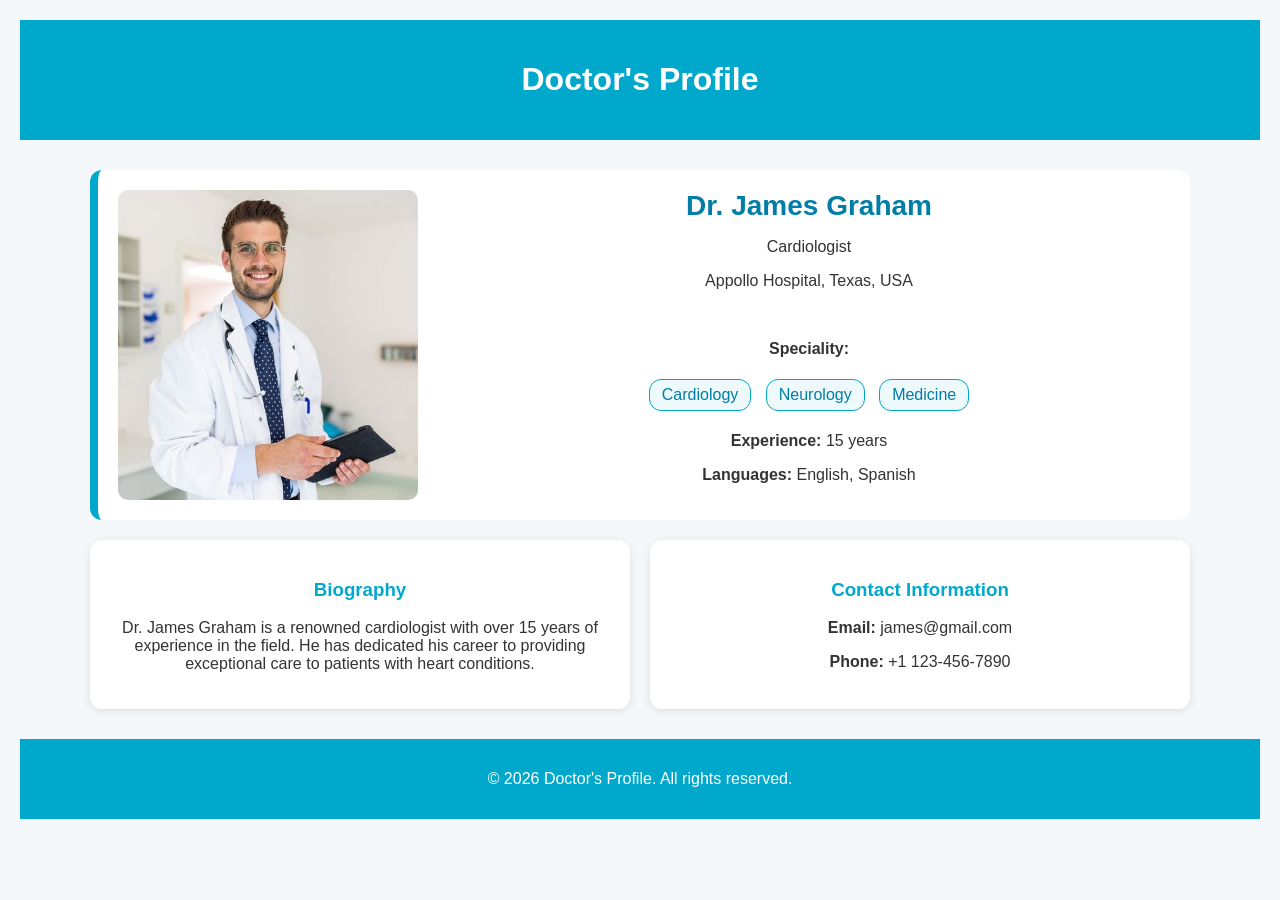
==== index.html @ eda5f08b "Initiail commit" ====
<!DOCTYPE html>
<html lang="en">
<head>
  <meta charset="UTF-8">
  <meta name="viewport" content="width=device-width, initial-scale=1.0">
  <title>Doctor Profile W1</title>
  <link rel="stylesheet" href="style.css">
</head>
<body>
  <header>
    <h1>Doctor's Profile</h1>
  </header>

  <main>
    <section class="profile">
      <img src="Dr.jpg" alt="Doctor's Profile Picture" width="300">

      <article class="info">
        <h2> Dr. James Graham</h2>
        <p>Cardiologist</p>
        <p>Appollo Hospital, Texas, USA</p>
        <br>
        <div>
          <p><strong>Speciality:</strong></p>
          <span class="span">Cardiology</span>
          <span class="span">Neurology</span>
          <span class="span">Medicine</span>
        </div>
        <p><strong>Experience:</strong> 15 years</p>
        <p><strong>Languages:</strong> English, Spanish</p>
      </article>
    </section>

    <section class="bottom">
    <section class="biography">
      <h3>Biography</h3>
      <p>Dr. James Graham is a renowned cardiologist with over 15 years of experience in the field. He has dedicated his career to providing exceptional care to patients with heart conditions.</p>
    </section>

    <section class="contact">
      <h3>Contact Information</h3>
      <p><strong>Email:</strong> james@gmail.com</p>
      <p><strong>Phone:</strong> +1 123-456-7890</p>
    </section>
  </section>
  </main>
  
  <footer>
  <p>&copy; 2026 Doctor's Profile. All rights reserved.</p>
  </footer>

</body>
</html>
---- style.css ----
body{ 
  font-family:Arial, Helvetica, sans-serif;
  margin:0;
  padding: 20px;
  text-align: center;
  background-color: #f4f8fb;
  color: #333;
}

header{
  background-color: #00a8cc;
  color: white;
  text-align: center;
  padding: 20px;
}

main{
  width:90%;
  margin: 30px auto;
  max-width: 1100px;
}

.profile{
  display: flex;
  gap: 30px;
  background-color: white;
  padding: 20px;
  border-radius: 12px;
  border-left: 8px solid #00a8cc;

}

.profile img{
  width: 300px;
  border-radius: 10px;

}

.info{
  flex:1;

}

.info h2{
  margin-top:0;
  color: #007ea7;
  font-size: 28px;
  margin-bottom: 10px;
}

.span{
  display: inline-block;
  border: 1px solid #00a8cc;
  color: #007ea7;
  padding: 6px 12px;
  margin: 5px;
  border-radius: 12px;
  background-color: #eef9fc;

}

.biography, .contact{
  background-color: white;
  margin-top: 20px;
  padding: 20px;
  border-radius: 12px;
  box-shadow: 0 2px 10px rgba(0,0,0,0.1);
  flex:1;

}

.biography h3, .contact h3{
  color: #00a8cc;
}

footer{
  background-color: #00a8cc;
  color: white;
  text-align: center;
  padding: 15px;
  margin-top: 20px;
}

.bottom{
  display: flex;
  gap: 20px;
}
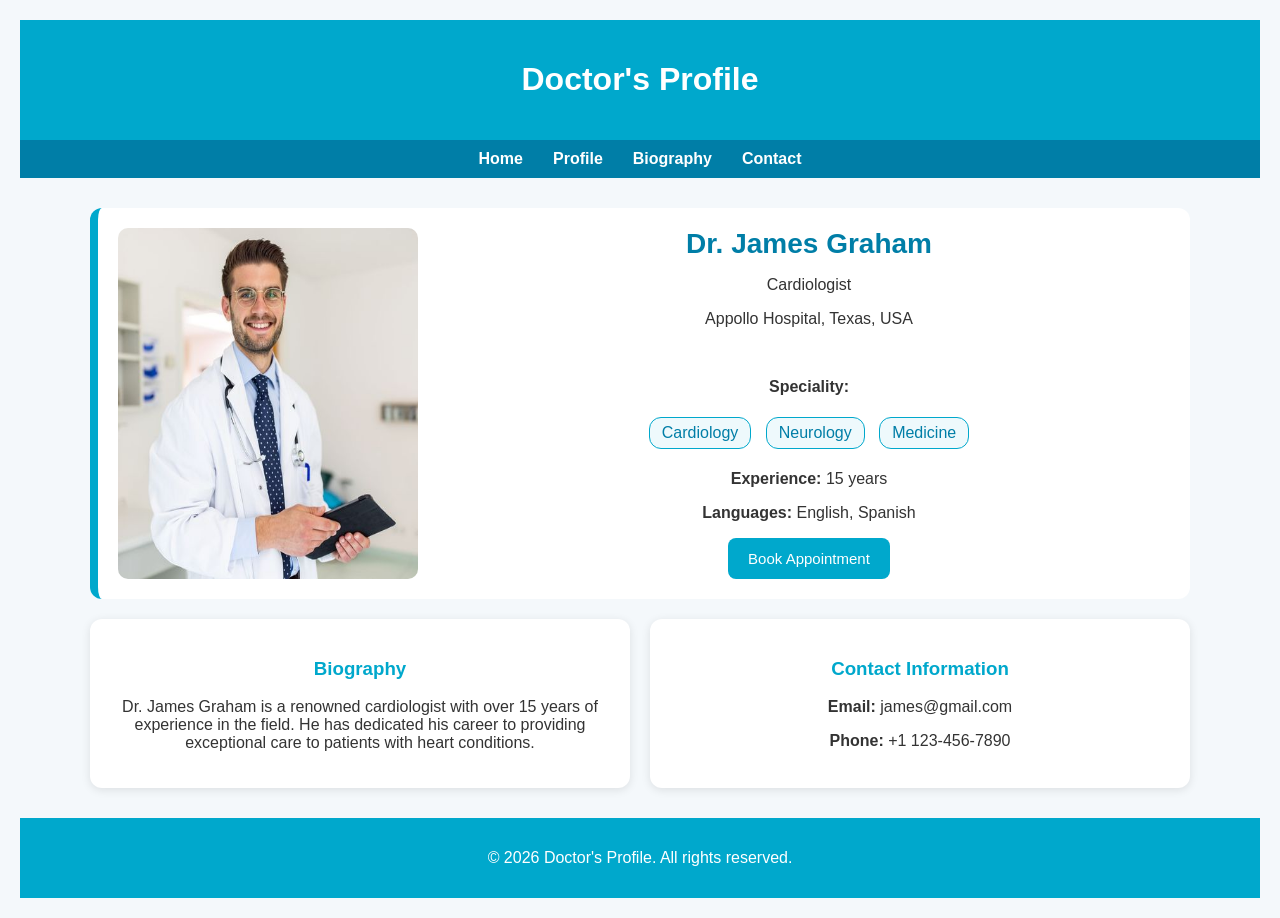
==== commit d65c9afd: "Week 2 assignment update" ====
--- a/index.html
+++ b/index.html
@@ -10,10 +10,18 @@
   <header>
     <h1>Doctor's Profile</h1>
   </header>
+  <nav>
+    <ul>
+      <li><a href="#">Home</a></li>
+      <li><a href="#">Profile</a></li>
+      <li><a href="#">Biography</a></li>
+      <li><a href="#">Contact</a></li>
+    </ul>
+  </nav>
 
   <main>
     <section class="profile">
-      <img src="Dr.jpg" alt="Doctor's Profile Picture" width="300">
+      <img src="image/Dr.jpg" alt="Doctor's Profile Picture" width="300">
 
       <article class="info">
         <h2> Dr. James Graham</h2>
@@ -28,6 +36,8 @@
         </div>
         <p><strong>Experience:</strong> 15 years</p>
         <p><strong>Languages:</strong> English, Spanish</p>
+
+        <button class="btn">Book Appointment</button>
       </article>
     </section>
 
--- a/style.css
+++ b/style.css
@@ -82,6 +82,67 @@
 }
 
 .bottom{
+  display: grid;
+  grid-template-columns: 1fr 1fr;
+  gap: 20px;
+} 
+
+nav{
+  background-color: #007ea7;
+  padding: 10px;
+}
+
+nav ul{
   display: flex;
-  gap: 20px;
-} +  justify-content: center;
+  list-style: none;
+  gap: 30px;
+  margin: 0;
+  padding: 0;
+}
+
+nav a{
+  color:white;
+  text-decoration: none;
+  font-weight: bold;
+}
+
+.btn{
+  background-color: #00a8cc;
+  color: white;
+  border: none;
+  padding: 12px 20px;
+  border-radius: 8px;
+  cursor: pointer;
+  font-size: 15px;
+}
+
+.btn:hover{
+  background-color: #007ea7;
+}
+
+nav a:hover{
+  color: #dff6ff;
+}
+
+@media (max-width: 768px){
+  .profile{
+    flex-direction: column;
+    text-align: center;
+  }
+
+  .profile img{
+    width: 100%;
+    max-width: 300px;
+    margin: auto;
+  }
+
+  .bottom{
+    grid-template-columns: 1fr;
+  }
+
+  nav ul{
+    flex-direction: column;
+    gap: 10px;
+  }
+}
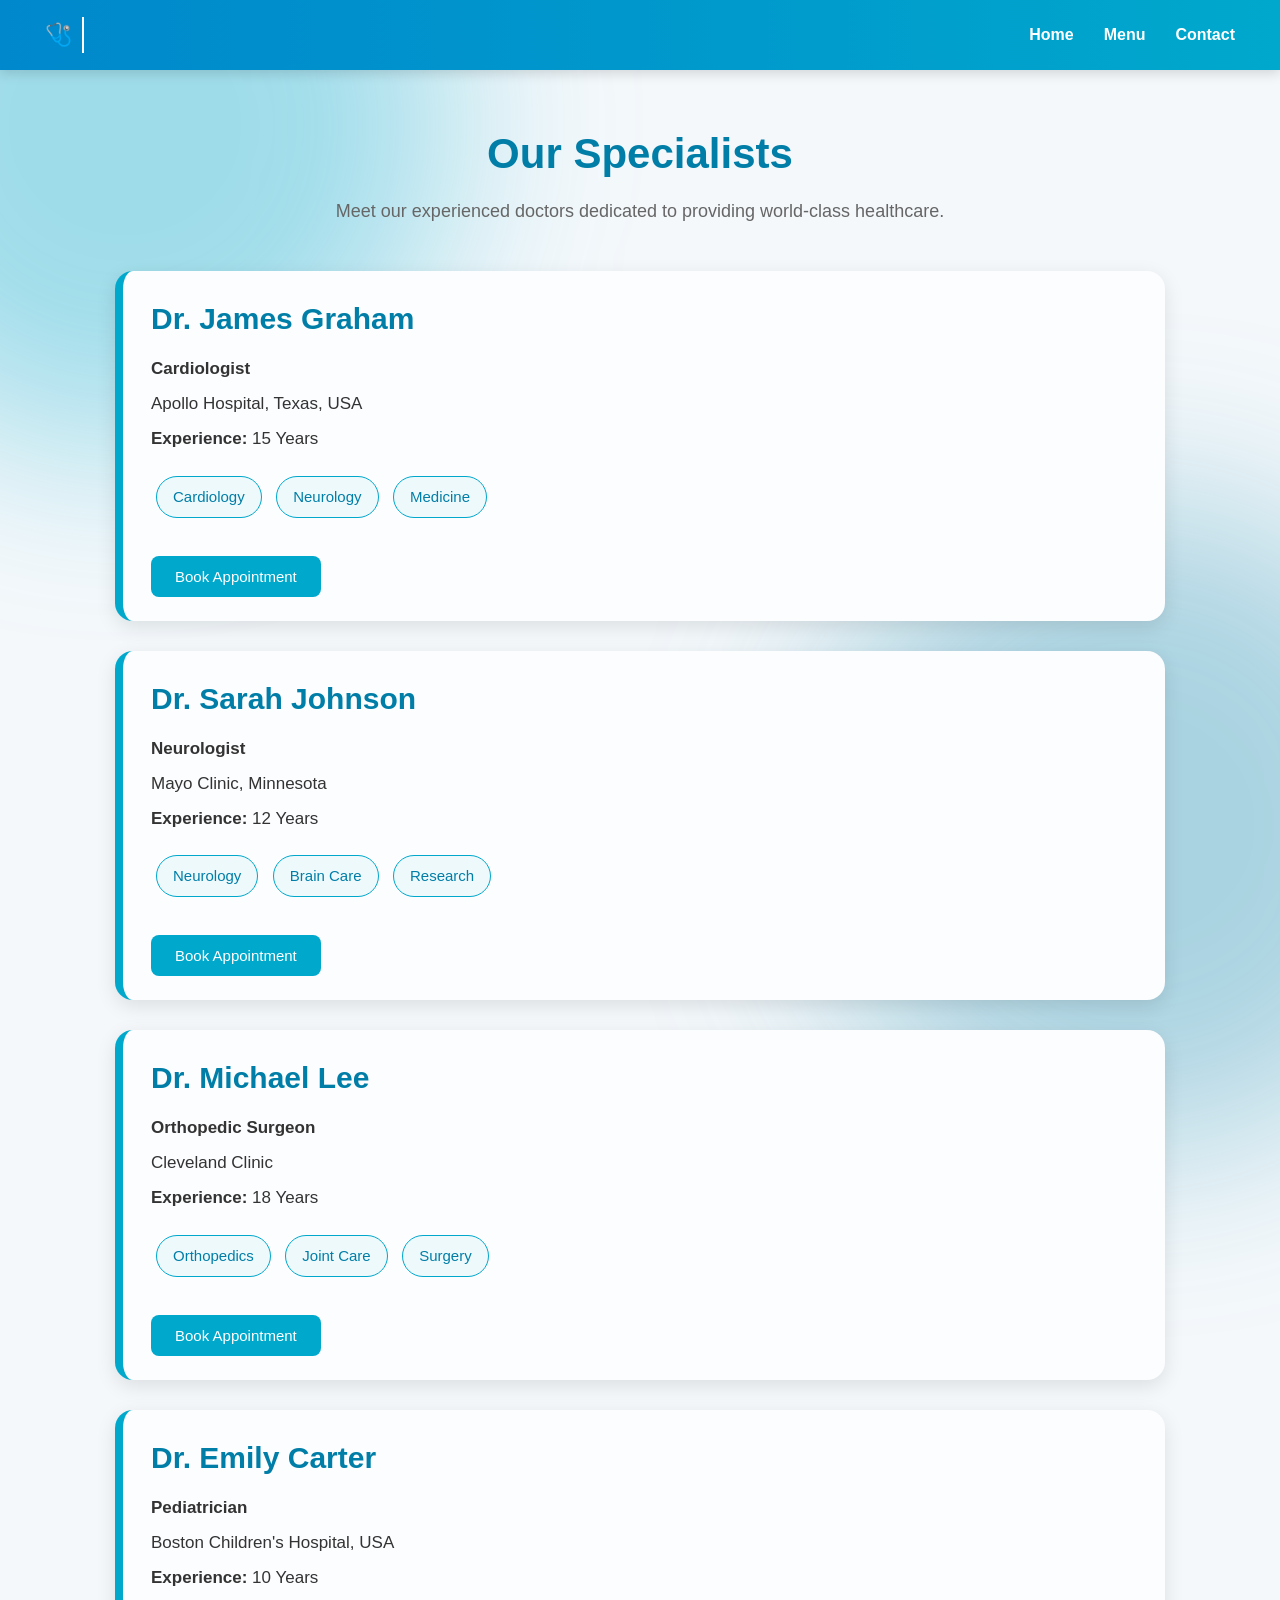
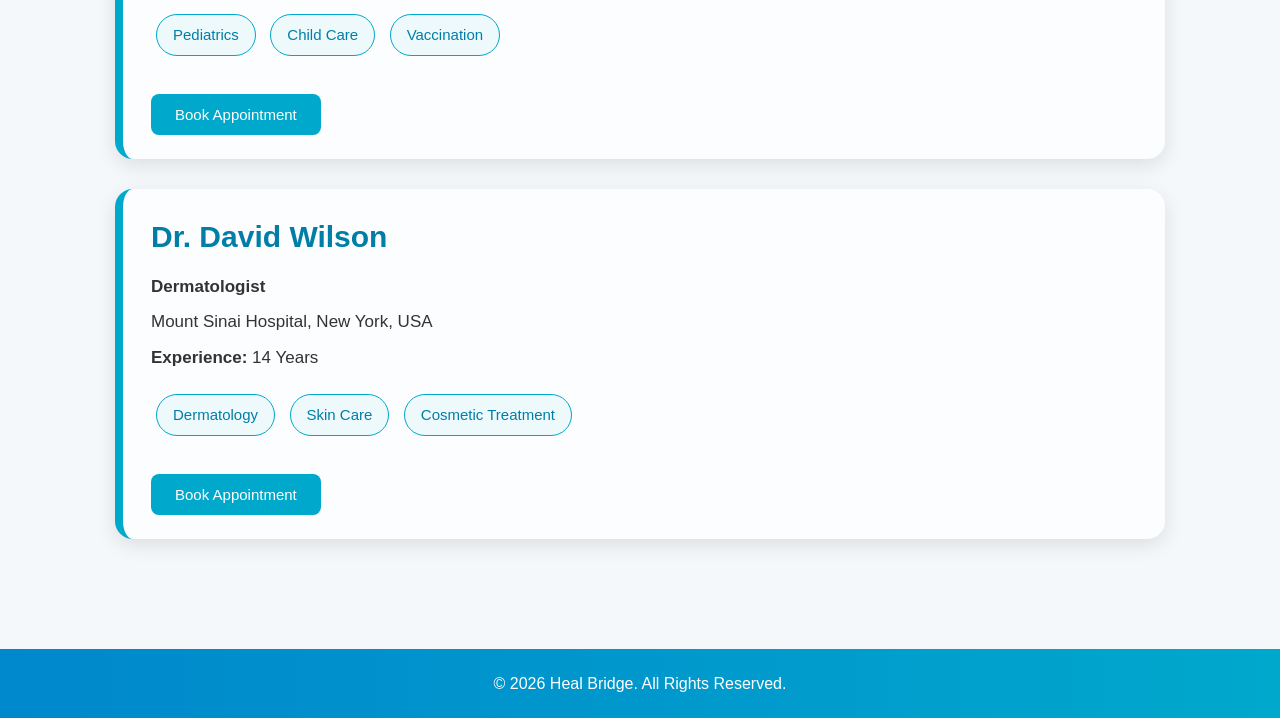
==== commit 125f84ad: "Animation practice assignment" ====
--- a/index.html
+++ b/index.html
@@ -1,63 +1,156 @@
 <!DOCTYPE html>
 <html lang="en">
 <head>
-  <meta charset="UTF-8">
-  <meta name="viewport" content="width=device-width, initial-scale=1.0">
-  <title>Doctor Profile W1</title>
-  <link rel="stylesheet" href="style.css">
+    <meta charset="UTF-8">
+    <meta name="viewport" content="width=device-width, initial-scale=1.0">
+    <title>Heal Bridge</title>
+    <link rel="stylesheet" href="style.css">
 </head>
 <body>
-  <header>
-    <h1>Doctor's Profile</h1>
-  </header>
-  <nav>
-    <ul>
-      <li><a href="#">Home</a></li>
-      <li><a href="#">Profile</a></li>
-      <li><a href="#">Biography</a></li>
-      <li><a href="#">Contact</a></li>
+  
+<header>
+
+  <nav class="navbar">
+
+    <div class="logo">
+  🩺 <span class="logo-text">Heal Bridge</span>
+    </div>
+    <ul class="nav-links">
+    <li>
+        <a href="index.html">Home</a>
+    </li>
+    <li class="dropdown">
+        <a href="#">
+            Menu 
+        </a>
+        <ul class="dropdown-menu">
+            <li>
+                <a href="profile.html">Doctors</a>
+            </li>
+            <li>
+                <a href="#">Appointments</a>
+            </li>
+            <li>
+                <a href="#">Departments</a>
+            </li>
+            <li>
+                <a href="#">Services</a>
+            </li>
+            <li>
+                <a href="contact.html">Emergency Contact</a>
+            </li>
+        </ul>
+    </li>
+    <li>
+        <a href="contact.html">Contact</a>
+    </li>
     </ul>
   </nav>
 
-  <main>
-    <section class="profile">
-      <img src="image/Dr.jpg" alt="Doctor's Profile Picture" width="300">
+</header>
 
-      <article class="info">
-        <h2> Dr. James Graham</h2>
-        <p>Cardiologist</p>
-        <p>Appollo Hospital, Texas, USA</p>
-        <br>
-        <div>
-          <p><strong>Speciality:</strong></p>
-          <span class="span">Cardiology</span>
-          <span class="span">Neurology</span>
-          <span class="span">Medicine</span>
-        </div>
-        <p><strong>Experience:</strong> 15 years</p>
-        <p><strong>Languages:</strong> English, Spanish</p>
+<section id="home" class="home">
+  <h1>Our Specialists</h1>
+  <p class="subtitle">
+    Meet our experienced doctors dedicated to providing world-class healthcare.
+  </p>
+<div class="cards">
+  <a href="profile-james.html" class="card-link">
+  <div class="card">
+    <h2>Dr. James Graham</h2>
+    <p><strong>Cardiologist</strong></p>
+    <p>Apollo Hospital, Texas, USA</p>
+    <p><strong>Experience:</strong> 15 Years</p>
 
+  <div class="tags">
+      <span>Cardiology</span>
+      <span>Neurology</span>
+      <span>Medicine</span>
+  </div>
+
+    <button class="btn">Book Appointment</button>
+
+</div>
+</a>
+
+<a href="profile-sarah.html" class="card-link">
+<div class="card">
+  <h2>Dr. Sarah Johnson</h2>
+  <p><strong>Neurologist</strong></p>
+  <p>Mayo Clinic, Minnesota</p>
+  <p><strong>Experience:</strong> 12 Years</p>
+
+  <div class="tags">
+      <span>Neurology</span>
+      <span>Brain Care</span>
+      <span>Research</span>
+  </div>
+
+  <button class="btn">Book Appointment</button>
+
+</div>
+</a>
+
+<div class="card">
+  <h2>Dr. Michael Lee</h2>
+  <p><strong>Orthopedic Surgeon</strong></p>
+  <p>Cleveland Clinic</p>
+  <p><strong>Experience:</strong> 18 Years</p>
+
+  <div class="tags">
+      <span>Orthopedics</span>
+      <span>Joint Care</span>
+      <span>Surgery</span>
+  </div>
+
+<a href="#profile">
+  <button class="btn">Book Appointment</button>
+</a>
+
+</div>
+<div class="card">
+    <h2>Dr. Emily Carter</h2>
+    <p><strong>Pediatrician</strong></p>
+    <p>Boston Children's Hospital, USA</p>
+    <p><strong>Experience:</strong> 10 Years</p>
+
+    <div class="tags">
+        <span>Pediatrics</span>
+        <span>Child Care</span>
+        <span>Vaccination</span>
+    </div>
+
+    <a href="#profile">
         <button class="btn">Book Appointment</button>
-      </article>
-    </section>
+    </a>
 
-    <section class="bottom">
-    <section class="biography">
-      <h3>Biography</h3>
-      <p>Dr. James Graham is a renowned cardiologist with over 15 years of experience in the field. He has dedicated his career to providing exceptional care to patients with heart conditions.</p>
-    </section>
+</div>
+<div class="card">
+    <h2>Dr. David Wilson</h2>
+    <p><strong>Dermatologist</strong></p>
+    <p>Mount Sinai Hospital, New York, USA</p>
+    <p><strong>Experience:</strong> 14 Years</p>
 
-    <section class="contact">
-      <h3>Contact Information</h3>
-      <p><strong>Email:</strong> james@gmail.com</p>
-      <p><strong>Phone:</strong> +1 123-456-7890</p>
-    </section>
-  </section>
-  </main>
-  
-  <footer>
-  <p>&copy; 2026 Doctor's Profile. All rights reserved.</p>
-  </footer>
+    <div class="tags">
+        <span>Dermatology</span>
+        <span>Skin Care</span>
+        <span>Cosmetic Treatment</span>
+    </div>
+
+    <a href="#profile">
+        <button class="btn">Book Appointment</button>
+    </a>
+
+</div>
+</div>
+
+</section>
+
+<footer>
+  <p>
+    © 2026 Heal Bridge. All Rights Reserved.
+  </p>
+</footer>
 
 </body>
 </html>
--- a/style.css
+++ b/style.css
@@ -1,148 +1,628 @@
- body{ 
-  font-family:Arial, Helvetica, sans-serif;
-  margin:0;
-  padding: 20px;
-  text-align: center;
-  background-color: #f4f8fb;
-  color: #333;
-}
-
-header{
-  background-color: #00a8cc;
-  color: white;
-  text-align: center;
-  padding: 20px;
-}
+*{
+    margin:0;
+    padding:0;
+    box-sizing:border-box;
+    font-family:Arial, Helvetica, sans-serif;
+}
+
+html{
+    scroll-behavior:smooth;
+}
+
+body{
+    background:#f4f8fb;
+    color:#333;
+    line-height:1.6;
+}
+
+/* nav */
+
+.navbar{
+    position:fixed;
+    top:0;
+    left:0;
+    width:100%;
+    height:70px;
+    background:linear-gradient(90deg,#0088cc,#00a8cc);
+    display:flex;
+    justify-content:space-between;
+    align-items:center;
+    padding:0 45px;
+    z-index:1000;
+    box-shadow:0 3px 12px rgba(0,0,0,.15);
+}
+
+.logo{
+    display:flex;
+    align-items:center;
+    gap:10px;
+    min-width:220px;
+    color:white;
+    font-size:22px;
+    font-weight:600;
+}
+
+.logo-text{
+    display:inline-block;
+    overflow:hidden;
+    white-space:nowrap;
+    width:0;
+    border-right:2px solid #fff;
+    font-family:Consolas, monospace;
+    animation:
+        typing 5s steps(12,end) infinite,
+        blink .7s step-end infinite;
+}
+
+@keyframes typing{
+
+    0%{
+        width:0;
+    }
+
+    40%{
+        width:12ch;
+    }
+
+    70%{
+        width:12ch;
+    }
+
+    100%{
+        width:0;
+    }
+
+}
+
+@keyframes blink{
+
+    50%{
+        border-color:transparent;
+    }
+
+}
+
+.nav-links{
+    display:flex;
+    list-style:none;
+    gap:30px;
+}
+
+.nav-links a{
+    text-decoration:none;
+    color:white;
+    font-weight:bold;
+    transition:.3s;
+}
+
+.nav-links a:hover{
+    color:#ffe082;
+}
+
+/* home */
+
+.home{
+    width:90%;
+    max-width:1050px;
+    margin:auto;
+    padding:120px 0 60px;
+}
+
+.home h1{
+    text-align:center;
+    color:#007ea7;
+    font-size:42px;
+    margin-bottom:10px;
+}
+
+.home p.subtitle{
+    text-align:center;
+    color:#666;
+    margin-bottom:45px;
+    font-size:18px;
+}
+
+.cards{
+    display:flex;
+    flex-direction:column;
+    gap:30px;
+}
+
+.card-link{
+    text-decoration:none;
+    color:inherit;
+}
+
+.card{
+    background:#fcfdff;
+    border-left:8px solid #00a8cc;
+    border-radius:18px;
+    padding:24px 28px;
+    box-shadow:0 6px 20px rgba(0,0,0,.10);
+    cursor:pointer;
+
+    opacity:0;
+    transform:translateY(40px);
+
+    animation:cardFade .8s ease forwards;
+}
+
+.card:nth-child(1){
+    animation-delay:.2s;
+}
+
+.card:nth-child(2){
+    animation-delay:.4s;
+}
+
+.card:nth-child(3){
+    animation-delay:.6s;
+}
+
+.card:nth-child(4){
+    animation-delay:.8s;
+}
+
+.card:nth-child(5){
+    animation-delay:1s;
+}
+
+@keyframes cardFade{
+
+    from{
+        opacity:0;
+        transform:translateY(40px);
+    }
+
+    to{
+        opacity:1;
+        transform:translateY(0);
+    }
+
+}
+
+.card:hover{
+    transform:translateY(-8px);
+    box-shadow:0 15px 30px rgba(0,0,0,.18);
+}
+
+.card h2{
+    color:#007ea7;
+    margin-bottom:12px;
+    font-size:30px;
+}
+
+.card p{
+    margin:8px 0;
+    font-size:17px;
+}
+
+.tags{
+    margin:18px 0;
+}
+
+.tags span{
+    display:inline-block;
+    margin:5px;
+    padding:8px 16px;
+    border-radius:25px;
+    background:#eef9fc;
+    border:1px solid #00a8cc;
+    color:#007ea7;
+    font-size:15px;
+}
+
+/* btn */
+
+.btn{
+    margin-top:15px;
+    background:#00a8cc;
+    color:white;
+    border:none;
+    padding:12px 24px;
+    border-radius:8px;
+    cursor:pointer;
+    font-size:15px;
+    transition:.3s;
+}
+
+.btn:hover{
+    background:#007ea7;
+    transform:translateY(-3px);
+    box-shadow:0 8px 18px rgba(0,0,0,.18);
+}
+
+/* prf page*/
 
 main{
-  width:90%;
-  margin: 30px auto;
-  max-width: 1100px;
+    width:90%;
+    max-width:1200px;
+    margin:110px auto 50px;
 }
 
 .profile{
-  display: flex;
-  gap: 30px;
-  background-color: white;
-  padding: 20px;
-  border-radius: 12px;
-  border-left: 8px solid #00a8cc;
-
+    display:flex;
+    align-items:center;
+    gap:50px;
+    background:white;
+    padding:45px;
+    border-radius:20px;
+    box-shadow:0 10px 30px rgba(0,0,0,.12);
 }
 
 .profile img{
-  width: 300px;
-  border-radius: 10px;
-
+    width:330px;
+    border-radius:18px;
+    object-fit:cover;
+    box-shadow:0 10px 25px rgba(0,0,0,.18);
 }
 
 .info{
-  flex:1;
-
+    flex:1;
 }
 
 .info h2{
-  margin-top:0;
-  color: #007ea7;
-  font-size: 28px;
-  margin-bottom: 10px;
-}
-
-.span{
-  display: inline-block;
-  border: 1px solid #00a8cc;
-  color: #007ea7;
-  padding: 6px 12px;
-  margin: 5px;
-  border-radius: 12px;
-  background-color: #eef9fc;
-
-}
-
-.biography, .contact{
-  background-color: white;
-  margin-top: 20px;
-  padding: 20px;
-  border-radius: 12px;
-  box-shadow: 0 2px 10px rgba(0,0,0,0.1);
-  flex:1;
-
-}
-
-.biography h3, .contact h3{
-  color: #00a8cc;
-}
+    font-size:44px;
+    color:#007ea7;
+    margin-bottom:18px;
+}
+
+.info p{
+    margin:12px 0;
+    font-size:18px;
+}
+
+.info strong{
+    color:#222;
+}
+
+.tags-profile{
+    margin:18px 0;
+}
+
+.tags-profile span{
+    display:inline-block;
+    margin:6px;
+    padding:8px 16px;
+    background:#eef9fc;
+    border:1px solid #00a8cc;
+    border-radius:25px;
+    color:#007ea7;
+}
+
+/* bio */
+
+.biography{
+    margin-top:45px;
+    background:white;
+    padding:40px;
+    border-radius:20px;
+    box-shadow:0 8px 20px rgba(0,0,0,.12);
+}
+
+.biography h2{
+    color:#007ea7;
+    text-align:center;
+    margin-bottom:20px;
+    font-size:34px;
+}
+
+.biography p{
+    text-align:center;
+    font-size:17px;
+    line-height:1.9;
+    color:#555;
+}
+
+/* contct */
+
+.contact{
+    margin-top:40px;
+    background:white;
+    padding:40px;
+    border-radius:20px;
+    box-shadow:0 8px 20px rgba(0,0,0,.12);
+    text-align:center;
+}
+
+.contact h2{
+    color:#007ea7;
+    margin-bottom:20px;
+    font-size:32px;
+}
+
+.contact p{
+    margin:12px 0;
+    font-size:17px;
+}
+
+/* cont form */
+
+.contact-form,
+.hospital-info{
+    max-width:900px;
+    margin:40px auto;
+    background:white;
+    padding:40px;
+    border-radius:20px;
+    box-shadow:0 8px 20px rgba(0,0,0,.12);
+}
+
+.contact-form h2,
+.hospital-info h2{
+    text-align:center;
+    color:#007ea7;
+    margin-bottom:30px;
+    font-size:32px;
+}
+
+.contact-form:hover,
+.hospital-info:hover{
+    transform:translateY(-5px);
+    transition:.3s;
+    box-shadow:0 15px 30px rgba(0,0,0,.15);
+}
+
+form{
+    display:flex;
+    flex-direction:column;
+}
+
+form label{
+    margin-top:15px;
+    margin-bottom:8px;
+    font-weight:bold;
+}
+
+form input,
+form textarea{
+    padding:14px;
+    border:1px solid #d3d3d3;
+    border-radius:10px;
+    font-size:15px;
+    transition:.3s;
+}
+
+form textarea{
+    resize:none;
+}
+
+form input:focus,
+form textarea:focus{
+    outline:none;
+    border-color:#00a8cc;
+    box-shadow:0 0 8px rgba(0,168,204,.25);
+}
+
+form .btn{
+    width:220px;
+    align-self:center;
+    margin-top:30px;
+}
+
+/* dr lst */
+
+.doctor-list{
+    width:90%;
+    max-width:900px;
+    margin:120px auto;
+}
+
+.doctor-list h1{
+    text-align:center;
+    color:#007ea7;
+    margin-bottom:40px;
+}
+
+.doctor-list ul{
+    list-style:none;
+}
+
+.doctor-list li{
+    margin-bottom:18px;
+}
+
+.doctor-list a{
+    display:block;
+    background:#f9fcff;
+    padding:24px 28px;
+    margin-bottom:22px;
+    border-radius:18px;
+    text-decoration:none;
+    color:#007ea7;
+    font-size:30px;
+    font-weight:bold;
+    box-shadow:0 8px 18px rgba(0,0,0,.08);
+    transition:.3s;
+}
+
+.doctor-list a:hover{
+    background:#00a8cc;
+    color:white;
+    transform:translateY(-5px);
+}
+ 
+/* foot */
 
 footer{
-  background-color: #00a8cc;
-  color: white;
-  text-align: center;
-  padding: 15px;
-  margin-top: 20px;
-}
-
-.bottom{
-  display: grid;
-  grid-template-columns: 1fr 1fr;
-  gap: 20px;
-} 
-
-nav{
-  background-color: #007ea7;
-  padding: 10px;
-}
-
-nav ul{
-  display: flex;
-  justify-content: center;
-  list-style: none;
-  gap: 30px;
-  margin: 0;
-  padding: 0;
-}
-
-nav a{
-  color:white;
-  text-decoration: none;
-  font-weight: bold;
-}
-
-.btn{
-  background-color: #00a8cc;
-  color: white;
-  border: none;
-  padding: 12px 20px;
-  border-radius: 8px;
-  cursor: pointer;
-  font-size: 15px;
-}
-
-.btn:hover{
-  background-color: #007ea7;
-}
-
-nav a:hover{
-  color: #dff6ff;
-}
-
-@media (max-width: 768px){
-  .profile{
-    flex-direction: column;
-    text-align: center;
-  }
-
-  .profile img{
-    width: 100%;
-    max-width: 300px;
-    margin: auto;
-  }
-
-  .bottom{
-    grid-template-columns: 1fr;
-  }
-
-  nav ul{
-    flex-direction: column;
-    gap: 10px;
-  }
-}+    width:100%;
+    background:linear-gradient(90deg,#0088cc,#00a8cc);
+    color:white;
+    text-align:center;
+    padding:22px 50px;
+    margin-top:50px;
+}
+
+footer p{
+    margin:0;
+}
+
+/* Dropdown */
+
+.dropdown{
+    position:relative;
+}
+
+.dropdown-menu{
+    position:absolute;
+    top:48px;
+    left:50%;
+    transform:translateX(-50%) translateY(10px);
+
+    width:240px;
+
+    background:white;
+    list-style:none;
+
+    border-radius:12px;
+    box-shadow:0 10px 25px rgba(0,0,0,.15);
+
+    opacity:0;
+    visibility:hidden;
+    transform:translateY(15px);
+
+    transition:all .35s ease;
+
+    padding:10px 0;
+}
+
+.dropdown-menu li{
+    width:100%;
+}
+
+.dropdown-menu li a{
+    display:block;
+    color:#333;
+    padding:12px 20px;
+    text-decoration:none;
+    font-weight:500;
+    transition:.3s;
+}
+
+.dropdown-menu li a:hover{
+    background:#eef9fc;
+    color:#007ea7;
+}
+
+.dropdown:hover .dropdown-menu{
+    opacity:1;
+    visibility:visible;
+    transform:translateX(-50%) translateY(0);
+}
+
+
+
+/* m.query */
+
+@media(max-width:768px){
+
+    .navbar{
+        flex-direction:column;
+        height:auto;
+        padding:18px;
+    }
+
+    .nav-links{
+        margin-top:15px;
+        flex-direction:column;
+        gap:12px;
+    }
+
+    .home{
+        padding-top:180px;
+    }
+
+    .profile{
+        flex-direction:column;
+        text-align:center;
+        padding:30px;
+    }
+
+    .profile img{
+        width:240px;
+    }
+
+    .info{
+        text-align:center;
+    }
+
+    .info h2{
+        font-size:34px;
+    }
+
+    .card h2{
+        font-size:28px;
+    }
+
+    .doctor-list a{
+        font-size:18px;
+    }
+
+    .contact-form,
+    .hospital-info{
+        padding:25px;
+    }
+
+    form .btn{
+        width:100%;
+    }
+}
+
+/* bg */
+
+body{
+    background:#f4f8fb;
+    position:relative;
+    overflow-x:hidden;
+}
+
+body::before,
+body::after{
+
+    content:"";
+    position:fixed;
+    width:650px;
+    height:650px;
+    border-radius:50%;
+    z-index:-1;
+    filter:blur(90px);
+
+}
+
+body::before{
+    top:-200px;
+    left:-200px;
+    background:rgba(0,168,204,.35);
+    animation:blob1 6s linear infinite alternate;
+}
+
+body::after{
+    bottom:-250px;
+    right:-180px;
+    background:rgba(0,126,167,.30);
+    animation:blob2 8s linear infinite alternate;
+}
+
+@keyframes blob1{
+
+    from{
+        transform:translate(0,0);
+    }
+
+    to{
+        transform:translate(350px,220px);
+    }
+
+}
+
+@keyframes blob2{
+
+    from{
+        transform:translate(0,0);
+    }
+
+    to{
+        transform:translate(-350px,-220px);
+    }
+
+}
